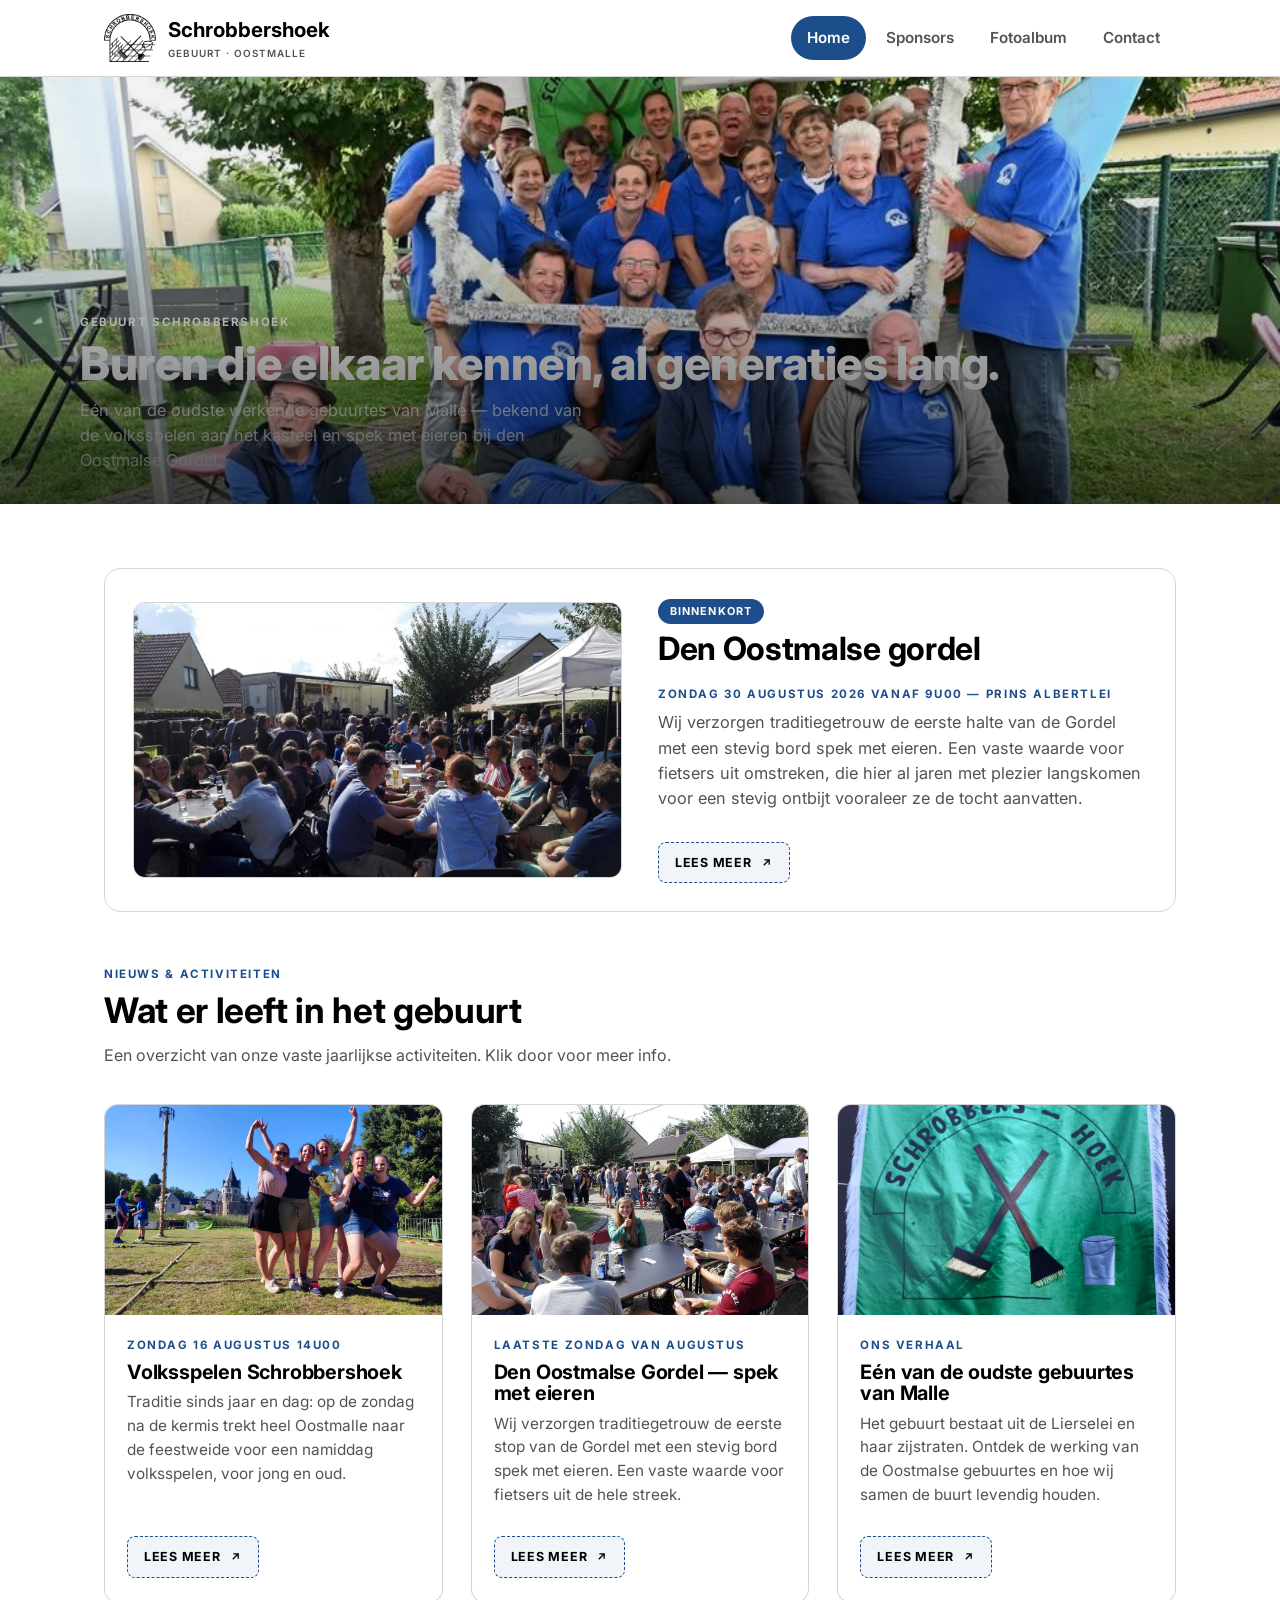
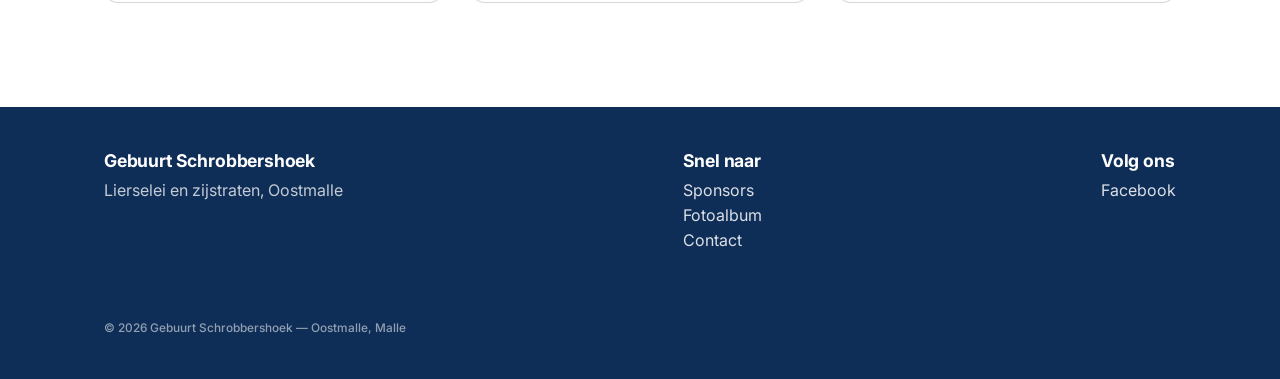
==== index.html @ d5521328 "Update index.html" ====
<!doctype html>
<html lang="nl">
<head>
<meta charset="utf-8">
<meta name="viewport" content="width=device-width, initial-scale=1.0">
<title>Gebuurt Schrobbershoek — Oostmalle</title>
<meta name="description" content="Gebuurt Schrobbershoek: buurtgemeenschap in Oostmalle. Volksspelen, Den Oostmalse Gordel en buurtactiviteiten sinds jaar en dag.">
<link rel="stylesheet" href="style.css">
<link rel="icon" type="image/png" sizes="32x32" href="images/favicon-32.png">
<link rel="apple-touch-icon" href="images/favicon-180.png">
</head>
<body>

<header class="site-header">
  <div class="wrap">
    <a href="index.html" class="brand">
      <img class="mark" src="images/logo-schrobbershoek.png" alt="">
      <span>Schrobbershoek<small>Gebuurt · Oostmalle</small></span>
    </a>
    <button class="nav-toggle" aria-label="Menu openen" aria-expanded="false"><span></span><span></span><span></span></button>
    <nav class="main-nav">
      <a href="index.html" class="active">Home</a>
      <a href="sponsors.html">Sponsors</a>
      <a href="fotoalbum.html">Fotoalbum</a>
      <a href="contact.html">Contact</a>
    </nav>
  </div>
</header>

<section class="hero" style="padding:0;">
  <img src="images/hero-groepsfoto.jpg" alt="Het bestuur en de leden van Gebuurt Schrobbershoek onder de feesttent">
  <div class="hero-copy">
    <div class="wrap">
      <span class="eyebrow">Gebuurt Schrobbershoek</span>
      <h1>Buren die elkaar kennen, al generaties lang.</h1>
      <p>Eén van de oudste werkende gebuurtes van Malle — bekend van de volksspelen aan het kasteel en spek met eieren bij den Oostmalse Gordel.</p>
    </div>
  </div>
</section>

<section>
  <div class="wrap">
<!--
    <div class="featured-post">
      <div class="thumb"><img src="images/484987382_1161328569113622_5784869054923065688_n.jpg" alt="Volksspelen Schrobbershoek 2026"></div>
      <div>
        <span class="badge">Binnenkort</span>
        <h2>Volksspelen Schrobbershoek 2026</h2>
        <span class="eyebrow">Zondag 15 augustus 2027 14u00 — Park Domein de Renesse, Oostmalle</span>
        <p>Paalklimmen, schoenzoeken, planklopen, zaklopen, touwtrekken, schrobberskermis en nog veel meer — met gratis prijzen voor iedereen. Kom ook gerust langs voor een drankje op ons terras en te supporteren voor de deelnemers.</p>
        <a class="ticket-btn" href="nieuws/volksspelen-2026.html">
          Lees meer
          <svg viewBox="0 0 24 24" fill="none" stroke="currentColor" stroke-width="2.4"><path d="M7 17 17 7M8 7h9v9"/></svg>
        </a>
      </div>
    </div>
-->
    <div class="featured-post">
      <div class="thumb"><img src="images/Gordel2025%20(1).jpg" alt="Gordel 2026"></div>
      <div>
        <span class="badge">Binnenkort</span>
        <h2>Den Oostmalse gordel</h2>
        <span class="eyebrow">Zondag 30 augustus 2026 vanaf 9u00 — Prins Albertlei</span>
        <p>Wij verzorgen traditiegetrouw de eerste halte van de Gordel met een stevig bord spek met eieren. Een vaste waarde voor fietsers uit omstreken, die hier al jaren met plezier langskomen voor een stevig ontbijt vooraleer ze de tocht aanvatten.</p>
        <a class="ticket-btn" href="nieuws/gordel.html">
          Lees meer
          <svg viewBox="0 0 24 24" fill="none" stroke="currentColor" stroke-width="2.4"><path d="M7 17 17 7M8 7h9v9"/></svg>
        </a>
      </div>
    </div>
    
    <div class="section-head">
      <span class="eyebrow">Nieuws &amp; activiteiten</span>
      <h2>Wat er leeft in het gebuurt</h2>
      <p>Een overzicht van onze vaste jaarlijkse activiteiten. Klik door voor meer info.</p>
    </div>

    <div class="card-grid">

      <article class="post-card">
        <div class="thumb"><img src="images/482030833_1161328342446978_2524224422185777105_n.jpg" alt="Volksspelen op de feestweide"></div>
        <div class="body">
          <span class="eyebrow">Zondag 16 augustus 14u00</span>
          <h3>Volksspelen Schrobbershoek</h3>
          <p>Traditie sinds jaar en dag: op de zondag na de kermis trekt heel Oostmalle naar de feestweide voor een namiddag volksspelen, voor jong en oud.</p>
          <a class="ticket-btn" href="nieuws/volksspelen-2026.html">
            Lees meer
            <svg viewBox="0 0 24 24" fill="none" stroke="currentColor" stroke-width="2.4"><path d="M7 17 17 7M8 7h9v9"/></svg>
          </a>
        </div>
      </article>

      <article class="post-card">
        <div class="thumb"><img src="images/Gordel2025 (2).jpg" alt="Start van de Oostmalse Gordel"></div>
        <div class="body">
          <span class="eyebrow">Laatste zondag van augustus</span>
          <h3>Den Oostmalse Gordel — spek met eieren</h3>
          <p>Wij verzorgen traditiegetrouw de eerste stop van de Gordel met een stevig bord spek met eieren. Een vaste waarde voor fietsers uit de hele streek.</p>
          <a class="ticket-btn" href="nieuws/gordel.html">
            Lees meer
            <svg viewBox="0 0 24 24" fill="none" stroke="currentColor" stroke-width="2.4"><path d="M7 17 17 7M8 7h9v9"/></svg>
          </a>
        </div>
      </article>

      <article class="post-card">
        <div class="thumb"><img src="images/Vlag.jpg" alt="De straten van het gebuurt Schrobbershoek"></div>
        <div class="body">
          <span class="eyebrow">Ons verhaal</span>
          <h3>Eén van de oudste gebuurtes van Malle</h3>
          <p>Het gebuurt bestaat uit de Lierselei en haar zijstraten. Ontdek de werking van de Oostmalse gebuurtes en hoe wij samen de buurt levendig houden.</p>
          <a class="ticket-btn" href="nieuws/geschiedenis.html">
            Lees meer
            <svg viewBox="0 0 24 24" fill="none" stroke="currentColor" stroke-width="2.4"><path d="M7 17 17 7M8 7h9v9"/></svg>
          </a>
        </div>
      </article>

    </div>
  </div>
</section>

<footer>
  <div class="wrap">
    <div>
      <h4>Gebuurt Schrobbershoek</h4>
      <p style="color:rgba(255,255,255,.75)">Lierselei en zijstraten, Oostmalle</p>
    </div>
    <div>
      <h4>Snel naar</h4>
      <p><a href="sponsors.html">Sponsors</a><br><a href="fotoalbum.html">Fotoalbum</a><br><a href="contact.html">Contact</a></p>
    </div>
    <div>
      <h4>Volg ons</h4>
      <p><a href="https://www.facebook.com/profile.php?id=100057094705958&locale=nl_NL" target="_blank" rel="noopener noreferrer">Facebook</a></p>
    </div>
    <p class="fine">© <span id="year"></span> Gebuurt Schrobbershoek — Oostmalle, Malle</p>
  </div>
</footer>

<script src="script.js"></script>
<script>document.getElementById('year').textContent = new Date().getFullYear();</script>
</body>
</html>
---- style.css ----
/* ==========================================================================
   Gebuurt Schrobbershoek — stylesheet
   Kleurenschema: enkel blauw, wit en zwart.
   ========================================================================== */

@import url('https://fonts.googleapis.com/css2?family=Inter:wght@400;500;600;700;800&display=swap');

:root{
  --white: #FFFFFF;
  --black: #000000;
  --text: #000000;
  --text-soft: rgba(0,0,0,0.68);
  --blue: #1D4E8C;
  --blue-dark: #0F2E57;
  --line: rgba(0,0,0,0.16);

  /* Aptos is Microsoft's default Office/Windows 11 font. It isn't a
     licensed webfont, so it can't be distributed via a CDN — instead we
     reference it by name so it renders as Aptos on any device that
     already has it installed (most Windows 11 / Microsoft 365 machines),
     and falls back to Segoe UI, then Inter (a similarly-shaped open font
     loaded below), then the system default everywhere else. */
  --font: 'Aptos', 'Aptos Fallback', 'Segoe UI Variable', 'Segoe UI', 'Inter', system-ui, -apple-system, sans-serif;

  --max: 1120px;
}

*,*::before,*::after{ box-sizing:border-box; }
html{ scroll-behavior:smooth; }
body{
  margin:0;
  background:var(--white);
  color:var(--text);
  font-family:var(--font);
  font-size:16px;
  line-height:1.55;
  -webkit-font-smoothing:antialiased;
}
img{ max-width:100%; display:block; }
a{ color:inherit; }
h1,h2,h3,h4{
  font-family:var(--font);
  font-weight:700;
  line-height:1.08;
  margin:0 0 .4em;
  letter-spacing:-0.01em;
}
p{ margin:0 0 1em; color:var(--text-soft); }
.wrap{ max-width:var(--max); margin:0 auto; padding:0 24px; }

:focus-visible{ outline:3px solid var(--blue); outline-offset:3px; }
@media (prefers-reduced-motion: reduce){
  *{ animation-duration:0.001ms !important; transition-duration:0.001ms !important; scroll-behavior:auto !important; }
}

/* ---------- eyebrow / labels ---------- */
.eyebrow{
  font-family:var(--font);
  font-weight:700;
  font-size:.72rem;
  letter-spacing:.14em;
  text-transform:uppercase;
  color:var(--blue);
  display:inline-block;
  margin-bottom:.6em;
}

/* ---------- header ---------- */
.site-header{
  position:sticky; top:0; z-index:50;
  background:var(--white);
  border-bottom:1px solid var(--line);
}
.site-header .wrap{
  display:flex; align-items:center; justify-content:space-between;
  height:76px;
}
.brand{
  display:flex; align-items:center; gap:12px;
  font-family:var(--font); font-weight:700; font-size:1.28rem;
  text-decoration:none; color:var(--text);
}
.brand .mark{
  width:38px;height:38px;border-radius:50%;
  background:var(--blue);
  display:flex;align-items:center;justify-content:center;
  color:var(--white); font-family:var(--font); font-weight:700; font-size:1.05rem;
  flex:none;
}
.brand img.mark{
  width:auto; height:48px; border-radius:0; background:none;
}
.brand small{
  display:block; font-family:var(--font); font-weight:600; font-size:.62rem;
  letter-spacing:.1em; text-transform:uppercase; color:var(--text-soft);
}
nav.main-nav{ display:flex; align-items:center; gap:4px; }
nav.main-nav a{
  font-family:var(--font); font-weight:600; font-size:.95rem;
  text-decoration:none; color:var(--text-soft);
  padding:10px 16px; border-radius:999px;
  transition:color .15s ease, background .15s ease;
}
nav.main-nav a:hover{ color:var(--text); background:rgba(0,0,0,.06); }
nav.main-nav a.active{ color:var(--white); background:var(--blue); }

.nav-toggle{
  display:none; background:none; border:2px solid var(--text); border-radius:8px;
  width:44px; height:40px; cursor:pointer; padding:0;
  flex-direction:column; align-items:center; justify-content:center; gap:5px;
}
.nav-toggle span{ width:20px; height:2px; background:var(--text); display:block; }

@media (max-width: 760px){
  nav.main-nav{
    position:absolute; top:76px; left:0; right:0;
    background:var(--white); border-bottom:1px solid var(--line);
    flex-direction:column; align-items:stretch; padding:8px 24px 18px;
    display:none;
  }
  nav.main-nav.open{ display:flex; }
  nav.main-nav a{ padding:12px 10px; border-radius:8px; }
  .nav-toggle{ display:flex; }
}

/* ---------- hero (wide, short) ---------- */
.hero{
  position:relative;
  width:100%;
  aspect-ratio: 3 / 1;
  min-height:240px;
  max-height:460px;
  overflow:hidden;
  background:var(--blue-dark);
}
.hero img{
  width:100%; height:100%; object-fit:cover;
  object-position:center 30%;
}
@media (max-width:640px){
  .hero{ aspect-ratio: 4 / 3; max-height:420px; }
}
.hero::after{
  content:"";
  position:absolute; inset:0;
  background:linear-gradient(0deg, rgba(0,0,0,.68) 0%, rgba(0,0,0,.28) 45%, rgba(0,0,0,.05) 75%);
}
.hero-copy{
  position:absolute; left:0; right:0; bottom:0;
  padding:28px 24px 30px;
  color:var(--white);
}
.hero-copy .wrap{ padding:0; }
.hero-copy .eyebrow{ color:var(--white); }
.hero-copy h1{ color:var(--white); font-weight:800; font-size:clamp(1.6rem, 4.4vw, 2.9rem); margin-bottom:.2em; }
.hero-copy p{ color:rgba(255,255,255,.86); max-width:52ch; margin:0; font-size:1.02rem; }

.page-hero{
  padding:56px 0 32px;
  border-bottom:1px solid var(--line);
}
.page-hero h1{ font-weight:800; font-size:clamp(2rem, 5vw, 3rem); }
.page-hero p{ max-width:62ch; font-size:1.08rem; }

/* ---------- sections ---------- */
section{ padding:64px 0; }
section.tight{ padding:40px 0; }
.section-head{ margin-bottom:36px; max-width:70ch; }
.section-head h2{ font-size:clamp(1.6rem, 3.4vw, 2.2rem); }

/* ---------- hoofdbericht / featured post ---------- */
.featured-post{
  display:grid; grid-template-columns:1fr 1fr; gap:36px; align-items:center;
  border:1px solid var(--line); border-radius:16px; padding:28px;
  margin-bottom:48px;
}
@media (max-width:760px){ .featured-post{ grid-template-columns:1fr; } }
.featured-post .thumb{ border-radius:12px; overflow:hidden; border:1px solid var(--line); }
.featured-post .thumb img{ width:100%; height:100%; object-fit:cover; display:block; }
.featured-post .badge{
  display:inline-block; background:var(--blue); color:var(--white);
  font-family:var(--font); font-weight:700; font-size:.68rem; letter-spacing:.1em; text-transform:uppercase;
  padding:4px 12px; border-radius:999px; margin-bottom:.8em;
}
.featured-post h2{ font-size:clamp(1.5rem, 3vw, 2rem); }
.featured-post p{ font-size:1.02rem; }

/* ---------- blog / news cards ---------- */
.card-grid{
  display:grid; gap:28px;
  grid-template-columns:repeat(auto-fit, minmax(280px, 1fr));
}
.post-card{
  background:var(--white);
  border:1px solid var(--line);
  border-radius:14px;
  overflow:hidden;
  display:flex; flex-direction:column;
}
.post-card .thumb{ aspect-ratio:16/10; overflow:hidden; background:var(--blue-dark); }
.post-card .thumb img{ width:100%; height:100%; object-fit:cover; }
.post-card .body{ padding:22px 22px 24px; display:flex; flex-direction:column; flex:1; }
.post-card h3{ font-size:1.24rem; margin-bottom:.35em; }
.post-card p{ font-size:.96rem; flex:1; }

/* ticket-stub button — dashed edge, like a raffle / tombola ticket */
.ticket-btn{
  align-self:flex-start;
  margin-top:14px;
  display:inline-flex; align-items:center; gap:8px;
  font-family:var(--font); font-size:.78rem; font-weight:700;
  letter-spacing:.06em; text-transform:uppercase;
  text-decoration:none; color:var(--text);
  padding:10px 16px;
  border:1.5px dashed var(--blue);
  border-radius:8px;
  background:rgba(29,78,140,.06);
  transition:background .15s ease, transform .15s ease;
}
.ticket-btn:hover{ background:rgba(29,78,140,.14); transform:translateY(-1px); }
.ticket-btn svg{ width:13px; height:13px; flex:none; }

/* ---------- sponsors ---------- */
.sponsor-grid{
  display:grid; gap:22px;
  grid-template-columns:repeat(auto-fit, minmax(220px, 1fr));
}
.sponsor-card{
  background:var(--white);
  border:1px solid var(--line);
  border-radius:14px;
  padding:28px 20px;
  display:flex; flex-direction:column; align-items:center; text-align:center;
  gap:14px;
}
.sponsor-logo{
  width:100%; height:96px;
  border-radius:10px;
  display:flex; align-items:center; justify-content:center;
  background:var(--white);
  border:1px solid var(--line);
  font-family:var(--font); font-weight:700; font-size:1.1rem;
  color:var(--blue);
}
.sponsor-card .name{ font-weight:600; }
.sponsor-tier{
  font-family:var(--font); font-weight:700; font-size:.68rem; letter-spacing:.12em; text-transform:uppercase;
  color:var(--blue);
}
.note-box{
  margin-top:8px;
  border:1px dashed var(--line);
  border-radius:12px;
  padding:16px 18px;
  font-family:var(--font); font-size:.82rem; color:var(--text-soft);
  background:rgba(29,78,140,.06);
}

/* ---------- fotoalbum ---------- */
.album-group{ margin-bottom:52px; }
.album-group:last-child{ margin-bottom:0; }
.album-head{
  display:flex; align-items:baseline; justify-content:space-between; gap:16px;
  border-bottom:1px solid var(--line); padding-bottom:12px; margin-bottom:20px;
  flex-wrap:wrap;
}
.album-head h2{ font-size:1.5rem; margin:0; }
.album-head .eyebrow{ margin:0; }
.photo-grid{
  display:grid; gap:12px;
  grid-template-columns:repeat(auto-fill, minmax(200px, 1fr));
}
.photo-grid button{
  padding:0; border:none; background:none; cursor:pointer;
  border-radius:10px; overflow:hidden; aspect-ratio:4/3; line-height:0;
}
.photo-grid img{ width:100%; height:100%; object-fit:cover; transition:transform .3s ease; }
.photo-grid button:hover img{ transform:scale(1.06); }

.lightbox{
  position:fixed; inset:0; z-index:100;
  background:rgba(0,0,0,.9);
  display:none; align-items:center; justify-content:center; padding:32px;
}
.lightbox.open{ display:flex; }
.lightbox img{ max-width:min(92vw, 1000px); max-height:86vh; border-radius:8px; }
.lightbox-close{
  position:absolute; top:20px; right:24px;
  width:44px; height:44px; border-radius:50%;
  background:var(--white); border:none; cursor:pointer;
  font-family:var(--font); font-size:1.3rem; color:var(--text);
}

/* ---------- contact ---------- */
.board-grid{
  display:grid; gap:22px;
  grid-template-columns:repeat(auto-fit, minmax(240px, 1fr));
}
.board-card{
  background:var(--white); border:1px solid var(--line); border-radius:14px;
  padding:24px;
}
.board-card .role{
  font-family:var(--font); font-weight:700; font-size:.7rem; letter-spacing:.1em; text-transform:uppercase;
  color:var(--blue); margin-bottom:.5em; display:block;
}
.board-card h3{ font-size:1.15rem; margin-bottom:.5em; }
.board-card a{ color:var(--blue); text-decoration:none; font-weight:600; }
.board-card a:hover{ text-decoration:underline; }

.board-card h5 {
    font-size: 0.9rem;
    font-weight: 500;
    margin: 6px 0;
    line-height: 1.3;
}

.contact-panel{
  display:grid; gap:32px;
  grid-template-columns:1.1fr .9fr;
}
@media (max-width:820px){ .contact-panel{ grid-template-columns:1fr; } }
.info-list{ list-style:none; margin:0; padding:0; }
.info-list li{
  display:flex; gap:14px; padding:14px 0; border-bottom:1px solid var(--line);
}
.info-list li:last-child{ border-bottom:none; }
.info-list .label{
  font-family:var(--font); font-weight:700; font-size:.72rem; letter-spacing:.08em; text-transform:uppercase;
  color:var(--text-soft); min-width:96px; padding-top:2px;
}
.map-frame{
  border-radius:14px; overflow:hidden; border:1px solid var(--line); min-height:280px;
}
.map-frame iframe{ width:100%; height:100%; min-height:280px; border:0; display:block; }

/* ---------- individual article / post page ---------- */
.article{ max-width:760px; }
.article-image{
  border-radius:14px; overflow:hidden; margin-bottom:28px; border:1px solid var(--line);
}
.article-image img{ width:100%; height:auto; }
.article-body{ font-size:1.05rem; }
.article-body h2{ font-size:1.4rem; margin-top:1.2em; }
.article-body ul{ padding-left:1.2em; }
.article-body li{ margin-bottom:.4em; color:var(--text-soft); }
.article-body p{ color:var(--text-soft); }
footer{
  background:var(--blue-dark); color:rgba(255,255,255,.85);
  padding:44px 0 30px; margin-top:40px;
}
footer .wrap{ display:flex; justify-content:space-between; gap:24px; flex-wrap:wrap; }
footer h4{ color:var(--white); font-size:1.1rem; margin-bottom:.5em; }
footer a{ color:rgba(255,255,255,.85); text-decoration:none; }
footer a:hover{ text-decoration:underline; }
footer .fine{
  font-family:var(--font); font-weight:500; font-size:.74rem; color:rgba(255,255,255,.55);
  margin-top:26px; width:100%;
}

.placeholder-flag{
  display:inline-block; margin-left:8px; padding:2px 8px; border-radius:999px;
  background:var(--blue); color:var(--white); font-family:var(--font);
  font-size:.62rem; letter-spacing:.06em; text-transform:uppercase; font-weight:700;
  vertical-align:middle;
}
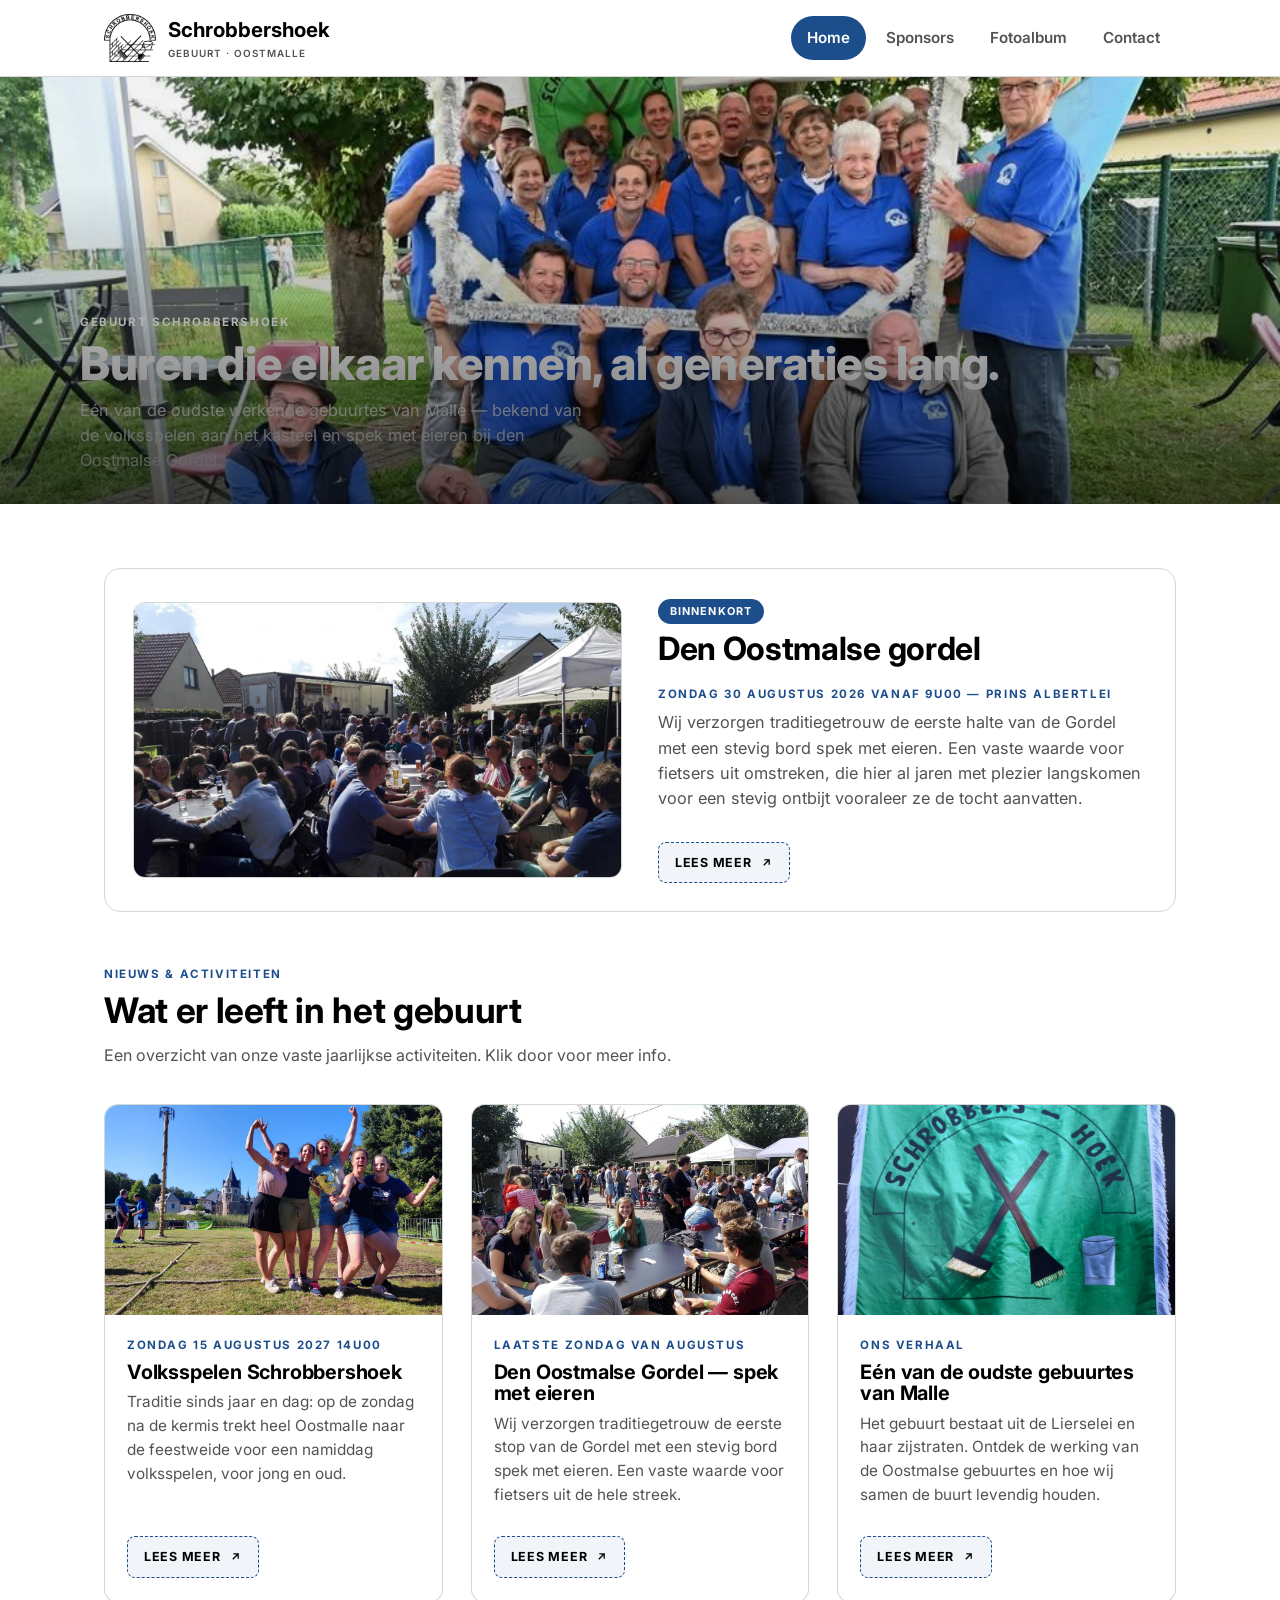
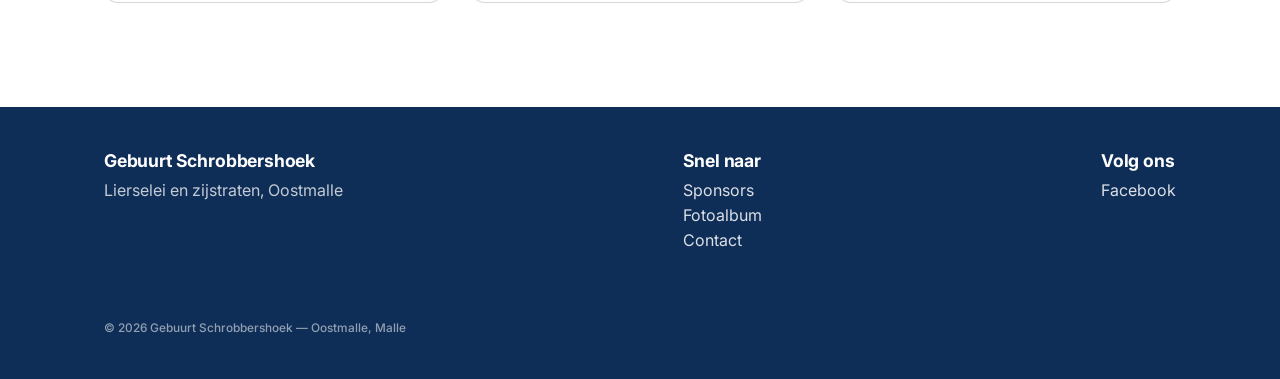
==== commit 046c8afd: "Update index.html" ====
--- a/index.html
+++ b/index.html
@@ -80,7 +80,7 @@
       <article class="post-card">
         <div class="thumb"><img src="images/482030833_1161328342446978_2524224422185777105_n.jpg" alt="Volksspelen op de feestweide"></div>
         <div class="body">
-          <span class="eyebrow">Zondag 16 augustus 14u00</span>
+          <span class="eyebrow">Zondag 15 augustus 2027 14u00</span>
           <h3>Volksspelen Schrobbershoek</h3>
           <p>Traditie sinds jaar en dag: op de zondag na de kermis trekt heel Oostmalle naar de feestweide voor een namiddag volksspelen, voor jong en oud.</p>
           <a class="ticket-btn" href="nieuws/volksspelen-2026.html">
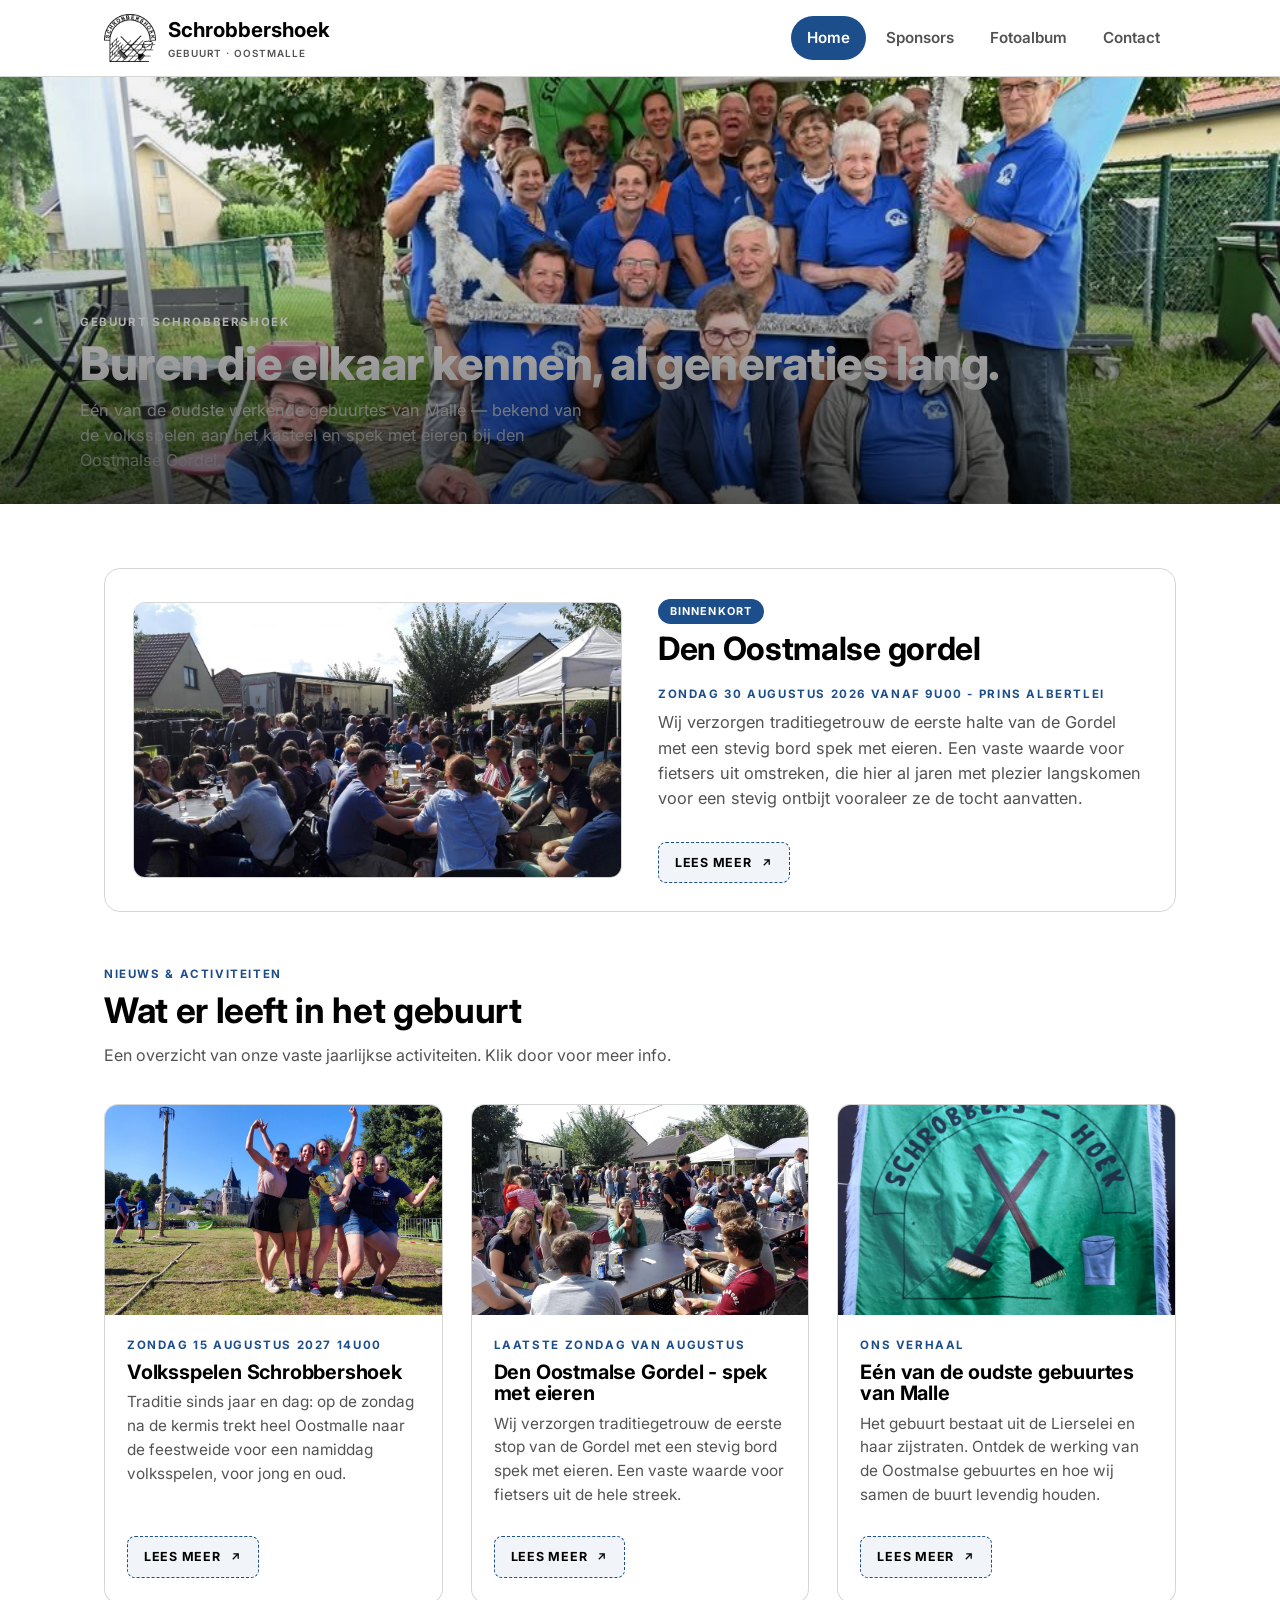
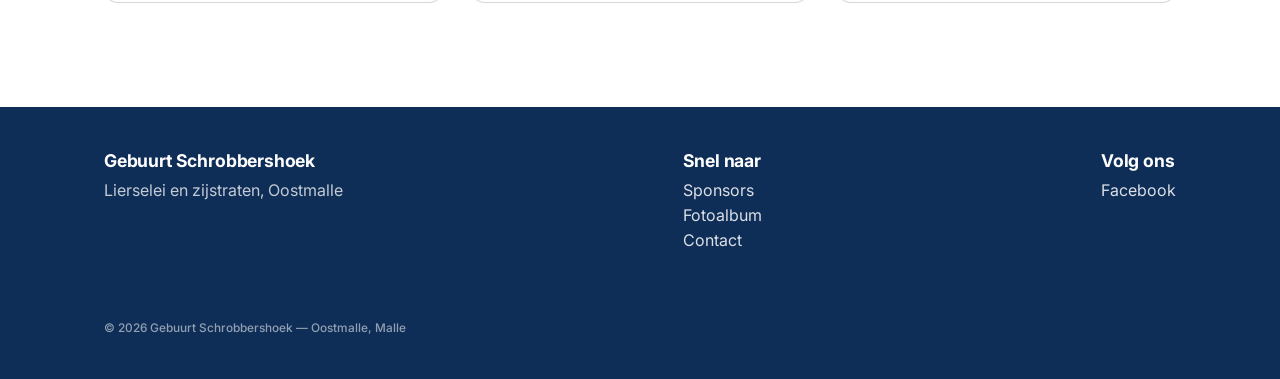
==== commit d6d23769: "Update index.html" ====
--- a/index.html
+++ b/index.html
@@ -3,7 +3,7 @@
 <head>
 <meta charset="utf-8">
 <meta name="viewport" content="width=device-width, initial-scale=1.0">
-<title>Gebuurt Schrobbershoek — Oostmalle</title>
+<title>Gebuurt Schrobbershoek - Oostmalle</title>
 <meta name="description" content="Gebuurt Schrobbershoek: buurtgemeenschap in Oostmalle. Volksspelen, Den Oostmalse Gordel en buurtactiviteiten sinds jaar en dag.">
 <link rel="stylesheet" href="style.css">
 <link rel="icon" type="image/png" sizes="32x32" href="images/favicon-32.png">
@@ -60,7 +60,7 @@
       <div>
         <span class="badge">Binnenkort</span>
         <h2>Den Oostmalse gordel</h2>
-        <span class="eyebrow">Zondag 30 augustus 2026 vanaf 9u00 — Prins Albertlei</span>
+        <span class="eyebrow">Zondag 30 augustus 2026 vanaf 9u00 - Prins Albertlei</span>
         <p>Wij verzorgen traditiegetrouw de eerste halte van de Gordel met een stevig bord spek met eieren. Een vaste waarde voor fietsers uit omstreken, die hier al jaren met plezier langskomen voor een stevig ontbijt vooraleer ze de tocht aanvatten.</p>
         <a class="ticket-btn" href="nieuws/gordel.html">
           Lees meer
@@ -83,7 +83,7 @@
           <span class="eyebrow">Zondag 15 augustus 2027 14u00</span>
           <h3>Volksspelen Schrobbershoek</h3>
           <p>Traditie sinds jaar en dag: op de zondag na de kermis trekt heel Oostmalle naar de feestweide voor een namiddag volksspelen, voor jong en oud.</p>
-          <a class="ticket-btn" href="nieuws/volksspelen-2026.html">
+          <a class="ticket-btn" href="nieuws/volksspelen.html">
             Lees meer
             <svg viewBox="0 0 24 24" fill="none" stroke="currentColor" stroke-width="2.4"><path d="M7 17 17 7M8 7h9v9"/></svg>
           </a>
@@ -94,7 +94,7 @@
         <div class="thumb"><img src="images/Gordel2025 (2).jpg" alt="Start van de Oostmalse Gordel"></div>
         <div class="body">
           <span class="eyebrow">Laatste zondag van augustus</span>
-          <h3>Den Oostmalse Gordel — spek met eieren</h3>
+          <h3>Den Oostmalse Gordel - spek met eieren</h3>
           <p>Wij verzorgen traditiegetrouw de eerste stop van de Gordel met een stevig bord spek met eieren. Een vaste waarde voor fietsers uit de hele streek.</p>
           <a class="ticket-btn" href="nieuws/gordel.html">
             Lees meer
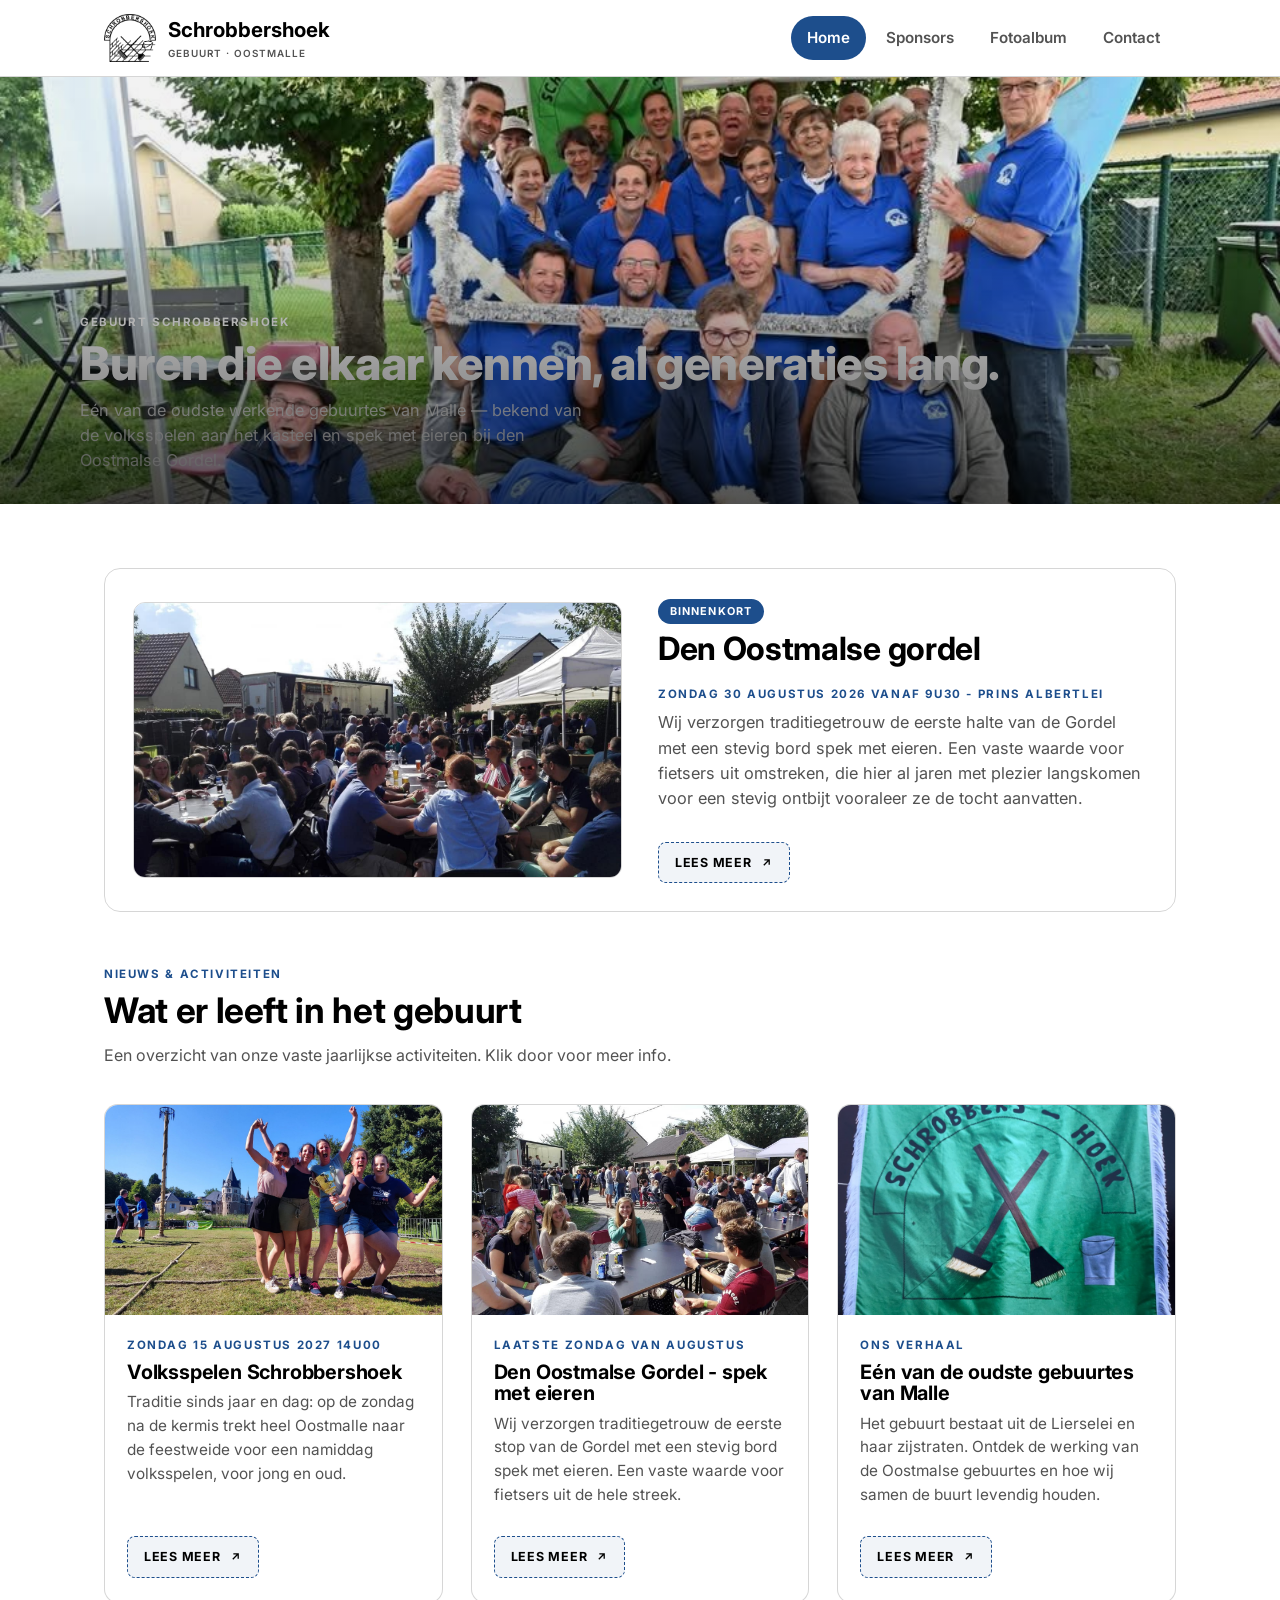
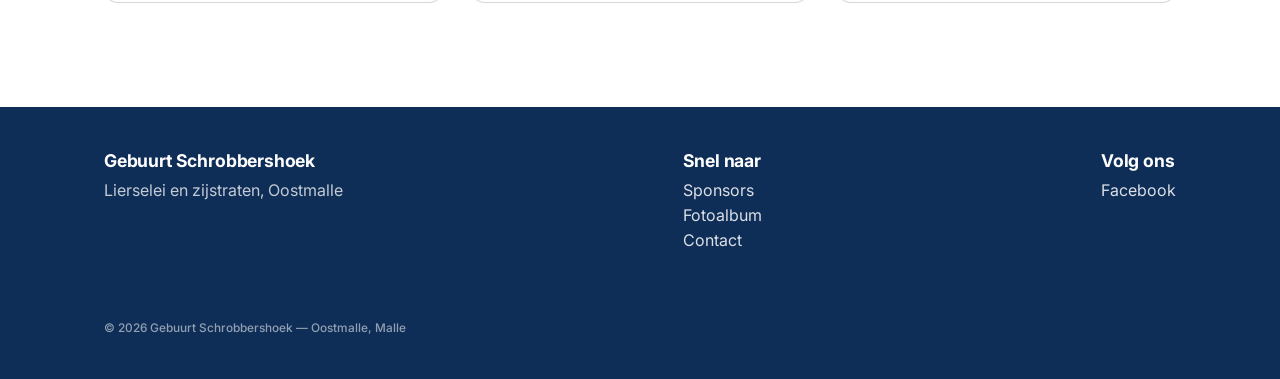
==== commit c6c124f6: "Update index.html" ====
--- a/index.html
+++ b/index.html
@@ -60,7 +60,7 @@
       <div>
         <span class="badge">Binnenkort</span>
         <h2>Den Oostmalse gordel</h2>
-        <span class="eyebrow">Zondag 30 augustus 2026 vanaf 9u00 - Prins Albertlei</span>
+        <span class="eyebrow">Zondag 30 augustus 2026 vanaf 9u30 - Prins Albertlei</span>
         <p>Wij verzorgen traditiegetrouw de eerste halte van de Gordel met een stevig bord spek met eieren. Een vaste waarde voor fietsers uit omstreken, die hier al jaren met plezier langskomen voor een stevig ontbijt vooraleer ze de tocht aanvatten.</p>
         <a class="ticket-btn" href="nieuws/gordel.html">
           Lees meer
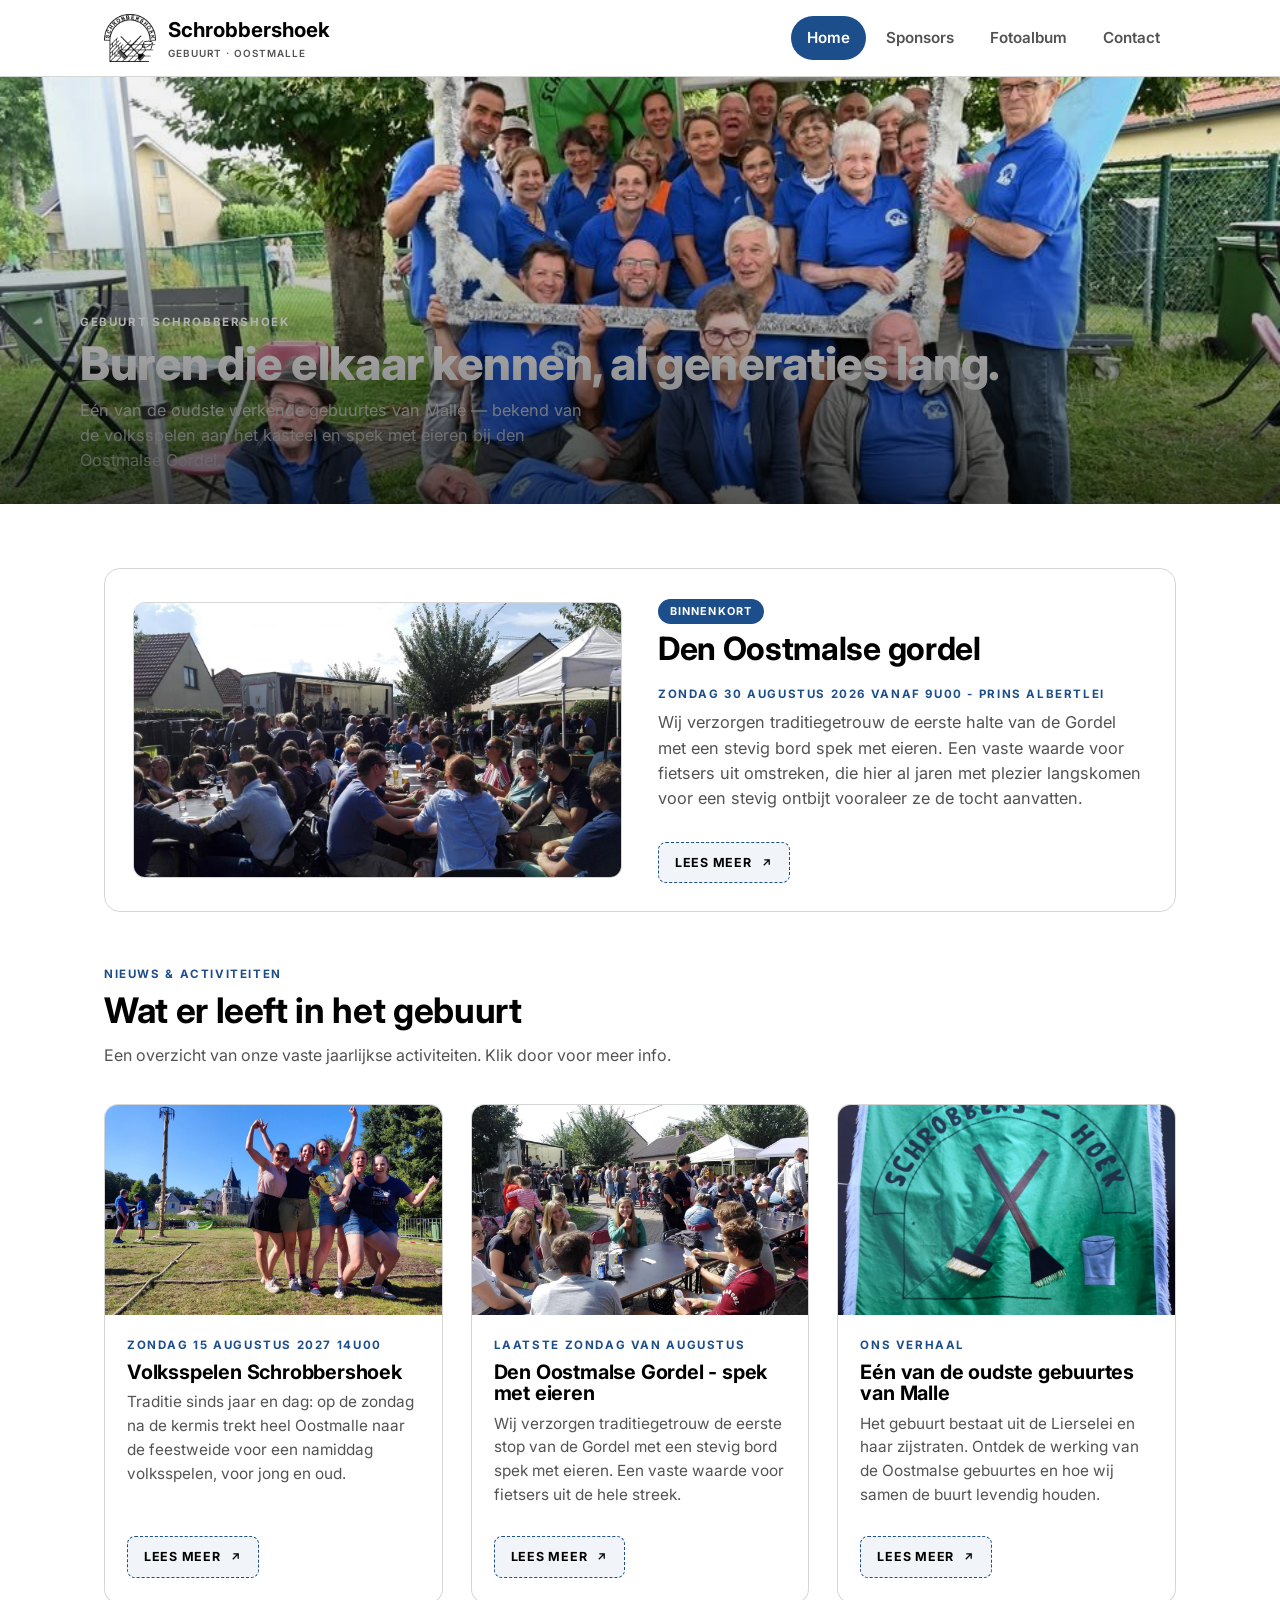
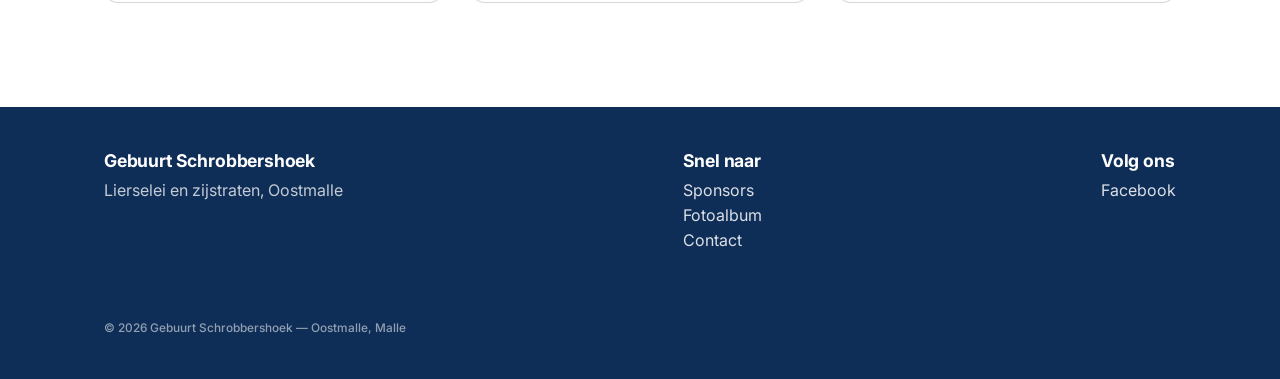
==== commit e640f38d: "Update index.html" ====
--- a/index.html
+++ b/index.html
@@ -60,7 +60,7 @@
       <div>
         <span class="badge">Binnenkort</span>
         <h2>Den Oostmalse gordel</h2>
-        <span class="eyebrow">Zondag 30 augustus 2026 vanaf 9u30 - Prins Albertlei</span>
+        <span class="eyebrow">Zondag 30 augustus 2026 vanaf 9u00 - Prins Albertlei</span>
         <p>Wij verzorgen traditiegetrouw de eerste halte van de Gordel met een stevig bord spek met eieren. Een vaste waarde voor fietsers uit omstreken, die hier al jaren met plezier langskomen voor een stevig ontbijt vooraleer ze de tocht aanvatten.</p>
         <a class="ticket-btn" href="nieuws/gordel.html">
           Lees meer
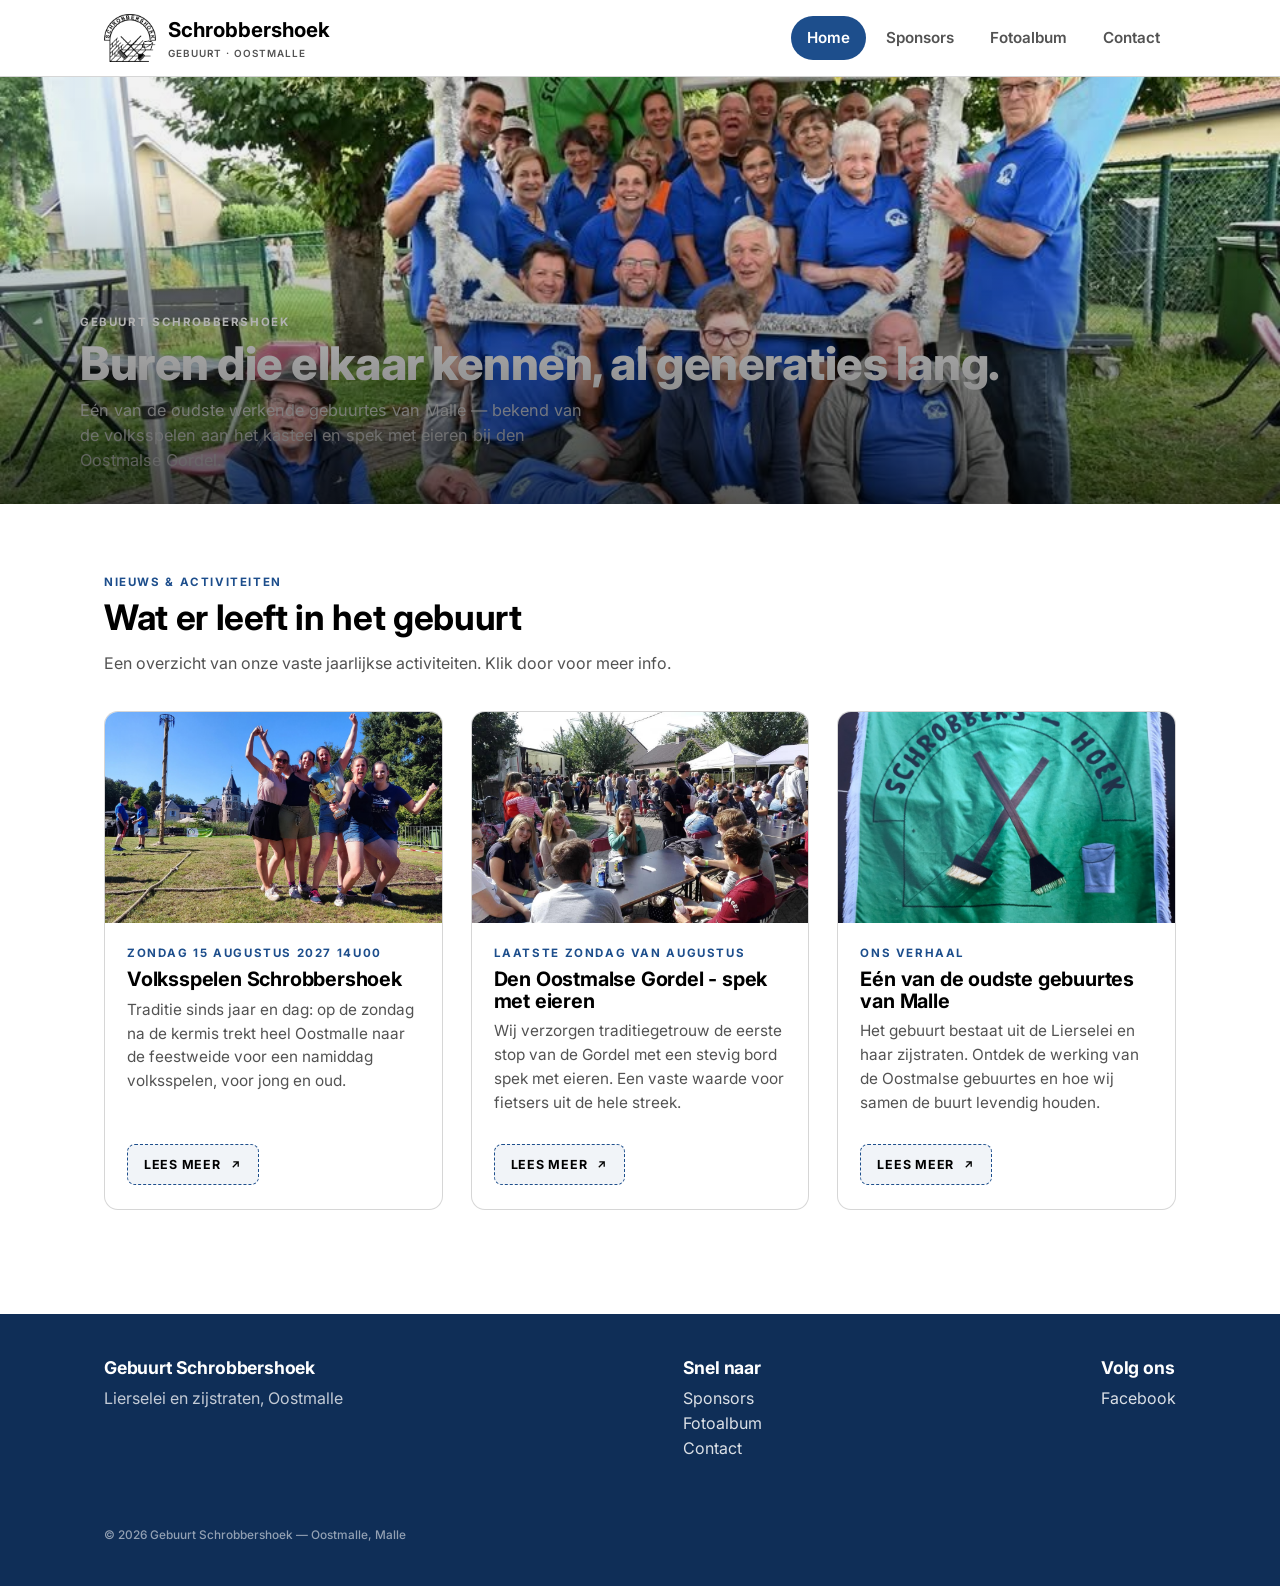
==== commit 4d662e72: "Update index.html" ====
--- a/index.html
+++ b/index.html
@@ -55,6 +55,8 @@
       </div>
     </div>
 -->
+
+<!--
     <div class="featured-post">
       <div class="thumb"><img src="images/Gordel2025%20(1).jpg" alt="Gordel 2026"></div>
       <div>
@@ -68,6 +70,8 @@
         </a>
       </div>
     </div>
+
+-->
     
     <div class="section-head">
       <span class="eyebrow">Nieuws &amp; activiteiten</span>
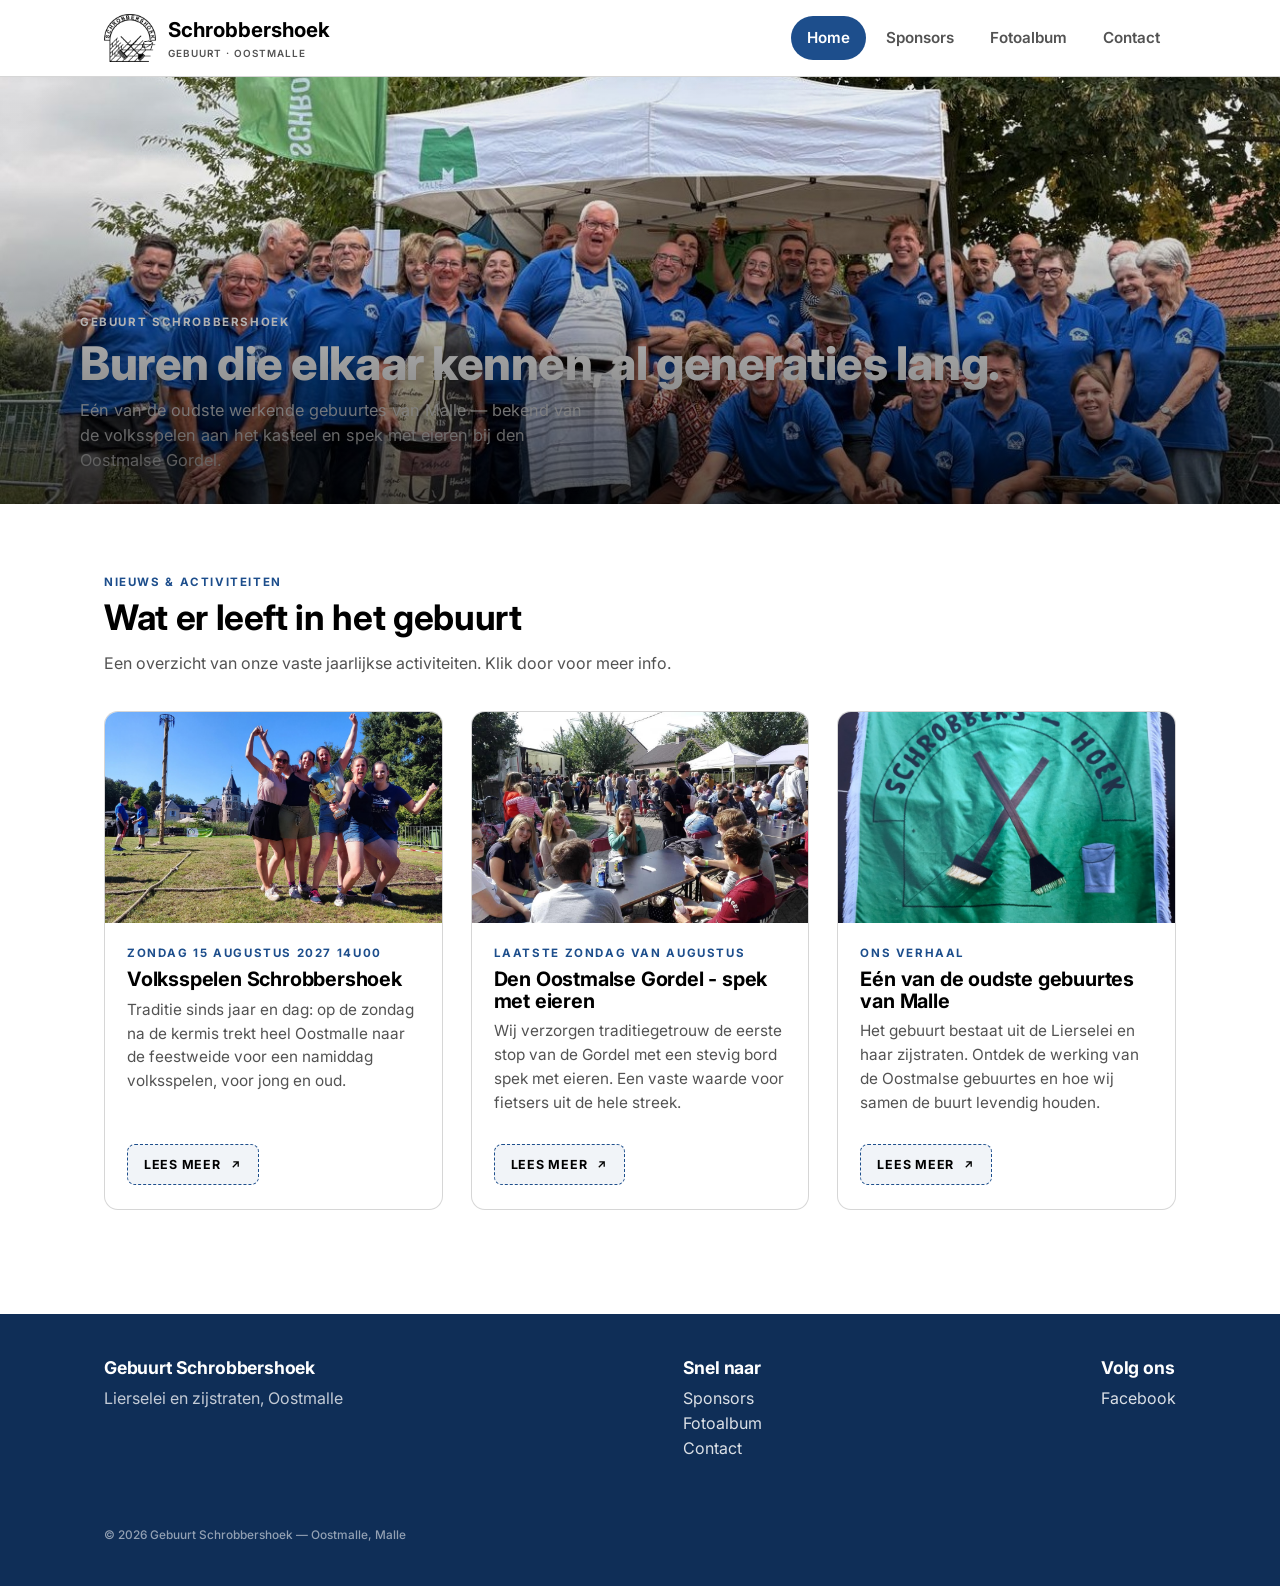
==== commit e2ad0711: "Update index.html" ====
--- a/index.html
+++ b/index.html
@@ -28,7 +28,7 @@
 </header>
 
 <section class="hero" style="padding:0;">
-  <img src="images/hero-groepsfoto.jpg" alt="Het bestuur en de leden van Gebuurt Schrobbershoek onder de feesttent">
+  <img src="images/Groepsfoto2026.jpeg" alt="Gebuurt Schrobbershoek met de gordel 2026">
   <div class="hero-copy">
     <div class="wrap">
       <span class="eyebrow">Gebuurt Schrobbershoek</span>
